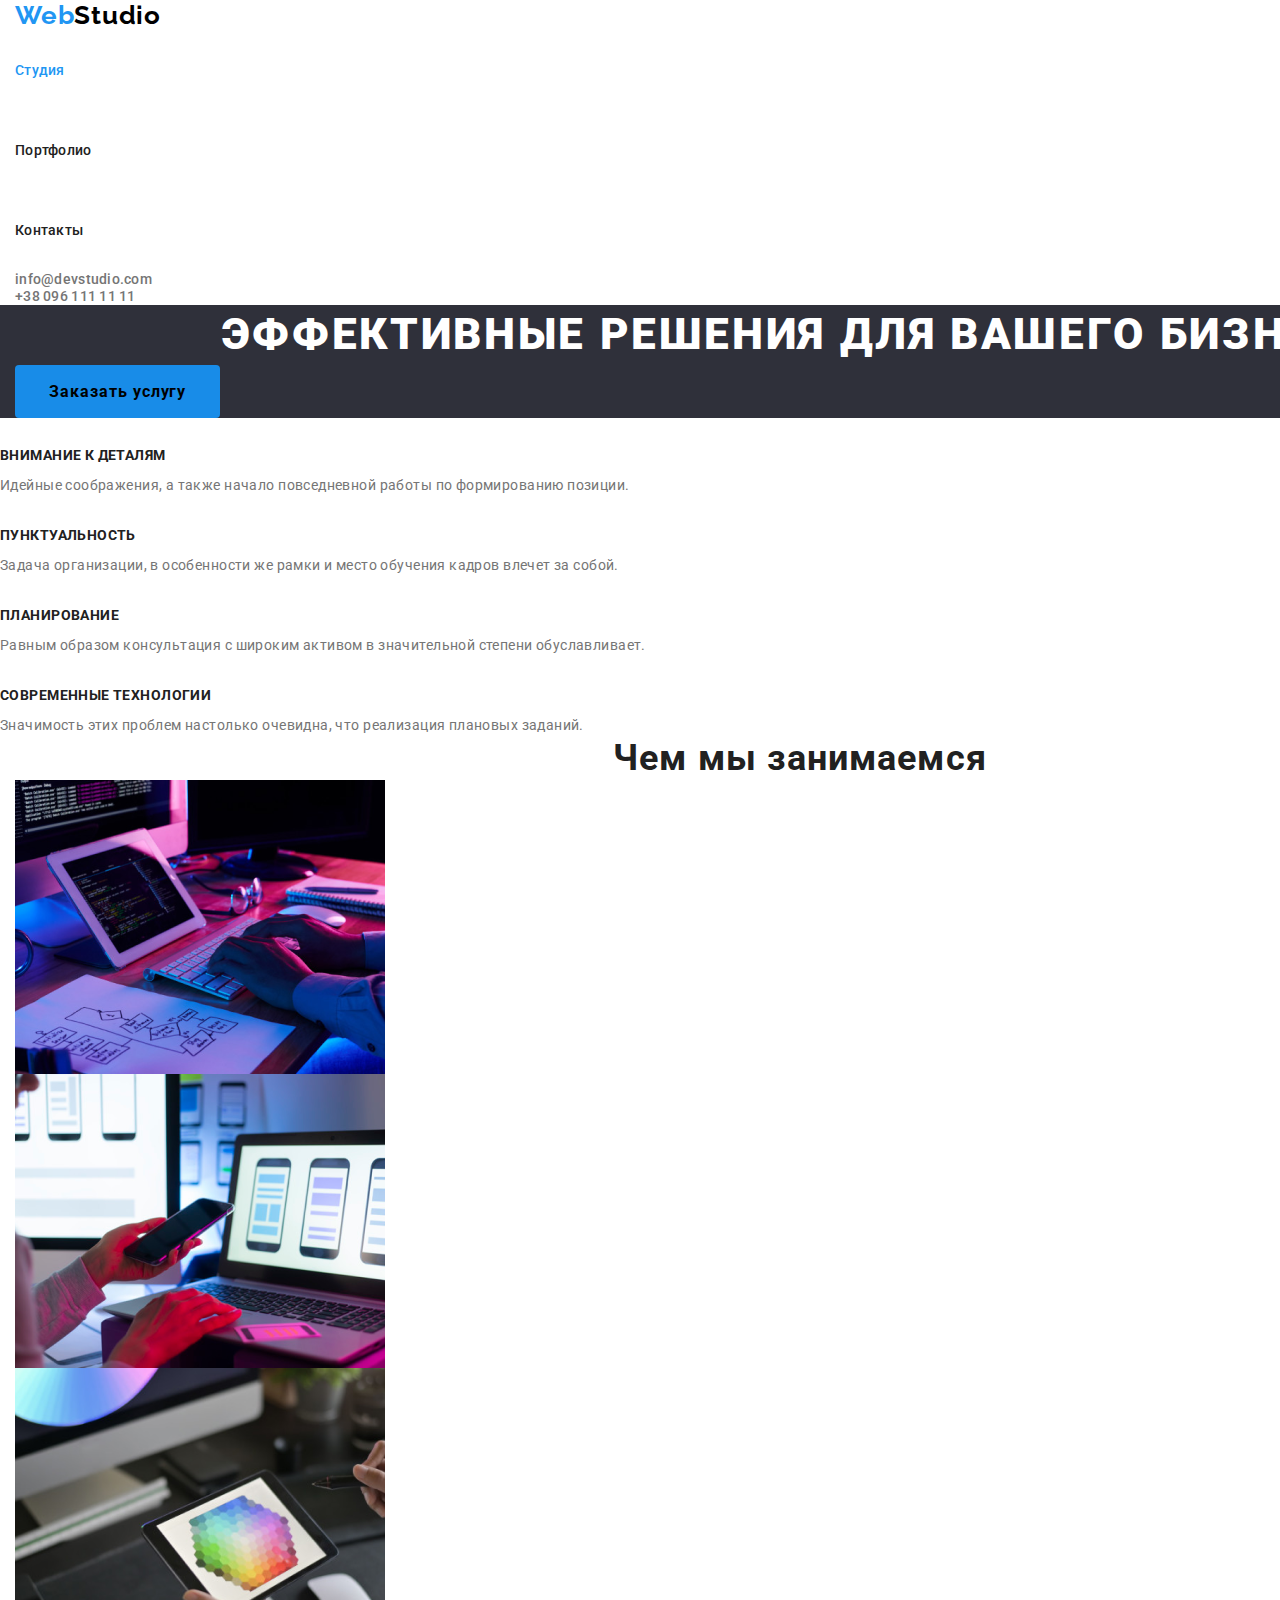
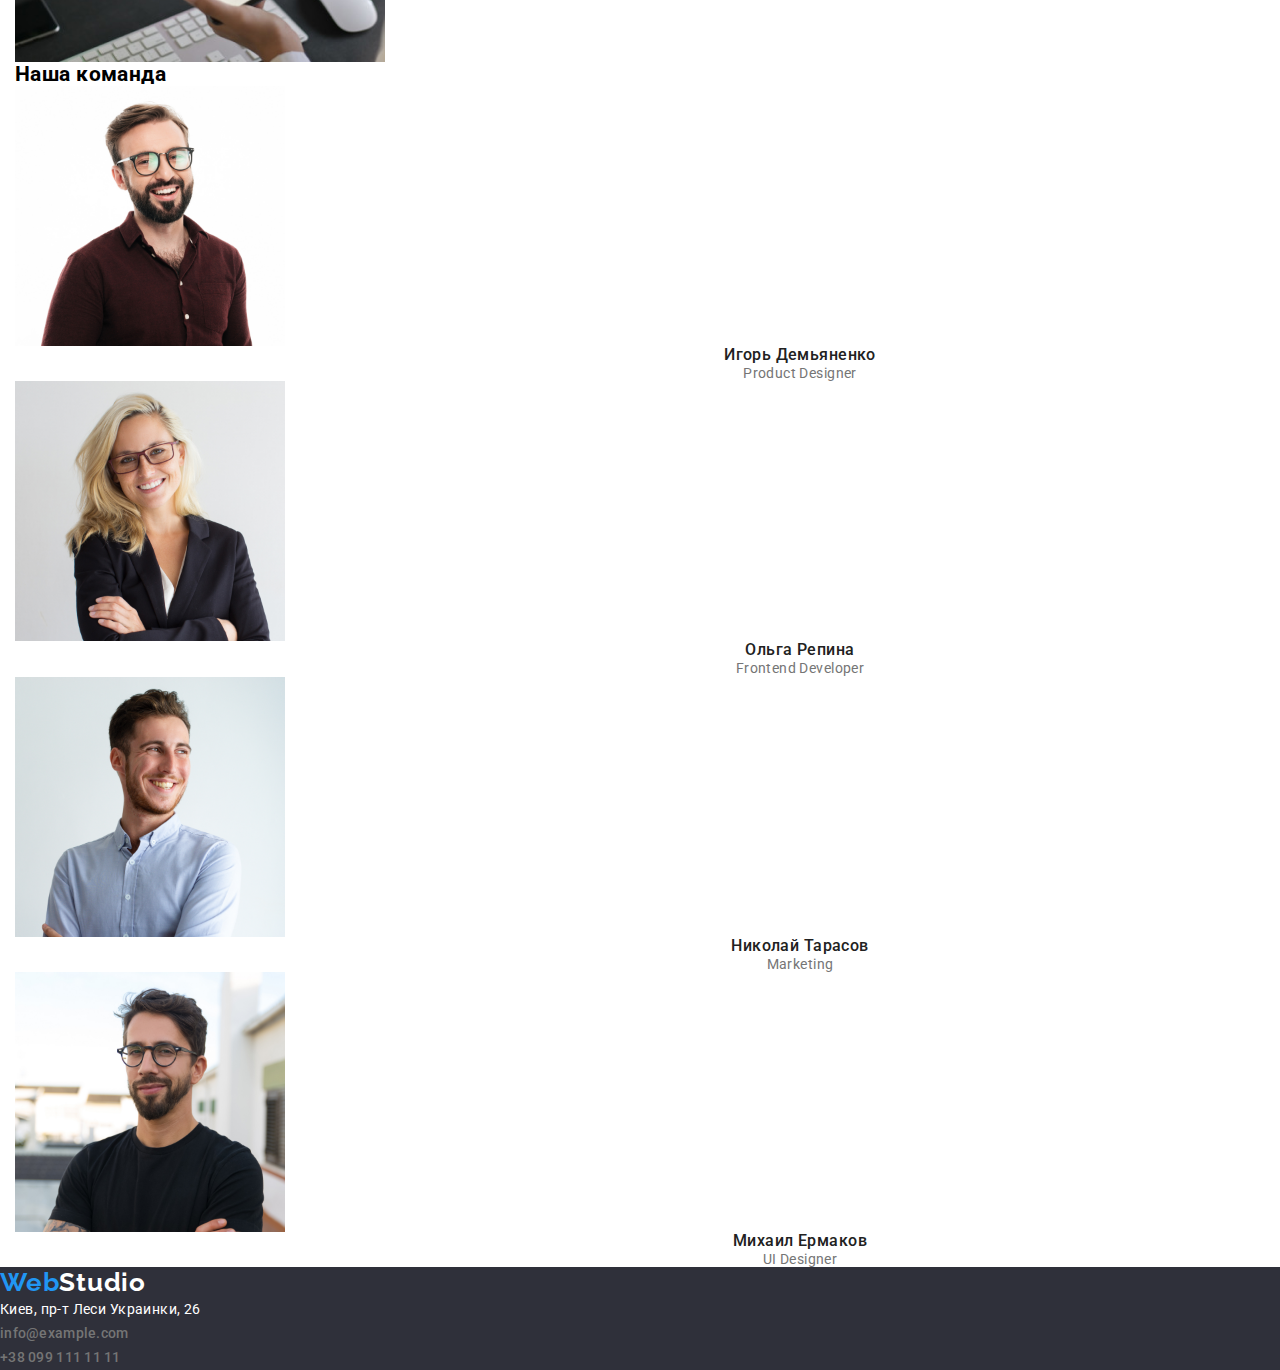
==== index.html @ 5ccfecf0 "створила дз3" ====
<!DOCTYPE html>
<html lang="ru">
<head>
    <meta charset="UTF-8">
    <meta http-equiv="X-UA-Compatible" content="IE=edge">
    <meta name="viewport" content="width=device-width, initial-scale=1.0">
    <title>ВебСтудио</title>
    <link rel="preconnect" href="https://fonts.googleapis.com">
<link rel="preconnect" href="https://fonts.gstatic.com" crossorigin>
<link href="https://fonts.googleapis.com/css2?family=Raleway:wght@700&family=Roboto:wght@400;500;700;900&display=swap" rel="stylesheet">
<link rel="stylesheet" href="https://cdn.jsdelivr.net/npm/modern-normalize@1.1.0/modern-normalize.min.css">
    <link rel="stylesheet" href="./css/styles.css">
</head>

<body>
    <!--HEADER-->
    <header class="page-header">
        <div class="container page-container">
            <nav class="page-nav">
                <a class="link logo" href="">
                    <span class="logo-up list ">Web</span><span class="logo-up-color current">Studio</span></a>
                <ul class="menu list">
                    <li class="menu-item">
                        <a class="menu-link current link" href="./index.html">Студия</a>
                    </li>
                    <li class="menu-item">
                        <a class=" menu-link link" href="./portfolio.html">Портфолио</a>
                    </li>
                    <li class="menu-item">
                        <a class=" menu-link link" href="">Контакты</a>
                    </li>
                </ul>
            </nav>
            <ul class="menu list">
                <li class="menu">
                    <a class="link contact-phone-number" href="mailto:info@devstudio.com">info@devstudio.com</a>
                </li>
                <li class="menu">
                    <a class="link contact-phone-number" href="tel:+380961111111">+38 096 111 11 11</a>
                </li>
            </ul>
        </div>
       
    
    </header>

    <main>

     <!--HERO-->

        <section class="hero">
            <div class="container">
                <h1 class="main-title">Эффективные решения для вашего бизнеса</h1>
                             <button class="modal-btn" type="button"> Заказать услугу</button>
            </div>
            </section>

    <!--DESCRIPTION-->
        <section class="description">

            <h2 hidden>Описание</h2>
            <ul class="list">
                <li class="list-title list">
            
                    <h3 class="desc">Внимание к деталям</h3>
                    <p class="desc-item">Идейные соображения, а также начало повседневной работы по формированию позиции.</p>
                </li>
                <li class="list-title list">
                    <h3 class="desc">Пунктуальность</h3>
                    <p class="desc-item">Задача организации, в особенности же рамки и место обучения кадров влечет за собой.</p>
                </li>
                <li class="list-title list">
                    <h3 class="desc">Планирование</h3>
                    <p class="desc-item">Равным образом консультация с широким активом в значительной степени обуславливает.</p>
                </li>
                <li class="list-title list">
                    <h3 class="desc">Современные технологии</h3>
                    <p class="desc-item">Значимость этих проблем настолько очевидна, что реализация плановых заданий.</p>
                </li>
            </ul>
    
        </section>
        
        <!--ABOUT-->
        <section class="work">
            <div class="container">
            <h2 class="section-title">Чем мы занимаемся</h2>
            <ul class="list foto-list">
                <li class="work-review">
                    <img src="./about/note.png" alt="руки печатают по клавиатуре" width="370" height="294">
                </li>
                <li class="work-review">
                    <img src="./about/note-hand.png" alt="в руках открытый ноутбук" width="370" height="294">
                </li>
                <li class="work-review">
                    <img src="./about/tablet.png" alt="в руках планшет" width="370" height="294">
                </li>
            </ul>
        </div>
        </section>

        <!--TEAM-->
        <section class="team">
            <div class="container">
            <h2  class="subtitle">Наша команда</h2>
            <ul class="list foto-list">
                <li class="foto-team">
                    <img src="./team/igor-demyanenko.jpg" alt="мужчина улыбается" width="270" height="260">
                    <div class="div-studio">
                    <h3 class="worker">Игорь Демьяненко</h3>
                    <p class="worker-item" lang="en">Product Designer</p>
                    </div>
                </li>
                <li>
                    <img src="./team/olga-repina.jpg" alt="женщина улыбается" width="270" height="260"> 
                    <h3 class="worker">Ольга Репина</h3>
                    <p class="worker-item" lang="en">Frontend Developer</p>
                </li>
                <li>
                    <img src="./team/nikolay-tarasov.jpg" alt="мужчина улыбается" width="270" height="260">
                    <h3 class="worker">Николай Тарасов</h3>
                    <p class="worker-item" lang="en">Marketing</p>
                </li>
                <li>
                    <img src="./team/mykhail-ermakov.jpg" alt="мужчина улыбается" width="270" height="260">
                    <h3 class="worker">Михаил Ермаков</h3>
                    <p class="worker-item" lang="en">UI Designer</p>
                </li>
            </ul>
            </div>
        </section>
    </main>
    <!--FOOTER-->
    <footer class="footer">
        <a class="link logo" href="">Web<span class="logo-color-footer">Studio</span></a>
        <address class="adress">
            <ul class="list">
                <li>
                    <a class="adress link" href="https://goo.gl/maps/P68njvsLRJaKCuCR6" target="_blank" rel="noopener noreferrer">Киев, пр-т Леси Украинки, 26</a>
                </li>
                <li>
                    <a class="link contact-phone-number" href="mailto:info@example.com">info@example.com</a>
                </li>
                <li>
                    <a class="link contact-phone-number" href="tel:+380991111111">+38 099 111 11 11</a>
                </li>
            </ul>
        </address>
        
    </footer>
</body>

</html>
---- css/styles.css ----
:root {
    --accent-color: #2196F3;
    --text-color: #212121;
    --whitey-color: #ffffff;
    --mail-color: #757575;
    --background-color: #2F303A;
    --desc-color: #F5F4FA;


    }
h1,
h2,
h3,
h4,
h5,
p {
    margin-top: 0;
    margin-bottom: 0;
}

ul,
ol {
    margin-top: 0;
    margin-bottom: 0;
    padding-left: 0;

}

img {
    display: block;
}

button {
    cursor: pointer;
}
.list {list-style: none;
}
.link {
text-decoration: none;
}


body {font-family: 'Roboto', sans-serif;
    background-color: var(--whitey-color);
    font-size: 14px;
    letter-spacing: 0.03em;
}


/* =======================================HEADER */
.container {
    width: 1600px;
    margin-left: auto;
    margin-right: auto;
    padding-left: 15px;
    padding-right: 15px;
}

.logo {
font-family: 'Raleway', sans-serif;
font-weight: 700;
font-size: 26px;
line-height: 1.19;
letter-spacing: 0.03em;
color: var(--accent-color);
}
.logo-up-color{
    color: #000000;
}



.menu-link {
    padding: 32px 0;
    display: block;
    font-style: normal;
font-weight: 500;
font-size: 14px;
line-height: 1.14;
letter-spacing: 0.02em;
color: var(--text-color)
}
.menu-link:hover,
.menu-link:focus {
color: var(--accent-color);
}
.menu-link.current {
    color: var(--accent-color)
}

.contact-phone-number{
font-weight: 500;
font-size: 14px;
line-height: 1.14;
letter-spacing: 0.02em;
color: var(--mail-color); 
}
.contact-phone-number:hover,
.contact-phone-number:focus {
color: var(--accent-color);
}

/*  =========================================HERO */

.hero{

background: var(--background-color);
}
.main-title{
font-weight: 900;
font-size: 44px;
line-height: 1.36;
text-align: center;
letter-spacing: 0.06em;
text-transform: uppercase;
color: var(--whitey-color);
}

.modal-btn{
    padding-top: 10px;
    padding-bottom: 10px;
    padding-left: 32px;
    padding-right: 32px;
    border-radius: 4px;
    font-family: inherit;
font-weight: 700;
font-size: 16px;
line-height: 1.87;
letter-spacing: 0.06em;
color: var(--whitey-color)
cursor: pointer;
background: #188ce8;
border-color: transparent;

}
.modal-btn:hover,
.modal-btn:focus {
background-color: var(--accent-color);
color: var(--whitey-color);
}

.modal-btn.current {
    color: var(--whitey-color);
    background-color: var(--accent-color)    
}

.modal-btn.active {
    background-color: var(--accent-color);
    color: var(--whitey-color);
}

.menu-item:not(:last-child) {
margin-right: 50px;
}

/* ================================DESCRIPTION*/
.desc{
    margin-top: 30px;
    margin-bottom: 10px;
font-size: 14px;
font-weight: 700;
line-height: 1.14;
letter-spacing: 0.03em;
text-transform: uppercase;
color: var(--text-color);
}

.desc-item {
font-size: 14px;
line-height: 1.71;
letter-spacing: 0.03em;
color: var(--mail-color);
}



/* ==================================ABOUT */
.section-title {
font-weight: 700;
font-size: 36px;
line-height: 1.16;
text-align: center;
letter-spacing: 0.03em;
color: var(--text-color);
}

/* ==================================TEAM */
.worker {
font-weight: 500;
font-size: 16px;
line-height: 1.18;
text-align: center;
color: var(--text-color);
}

.worker-item {
line-height: 1.18;
text-align: center;
letter-spacing: 0.03em;
color: var(--mail-color);

}

/* =================================FOOTER */
.footer {
background: var(--background-color);
}
.adress {
font-style: normal;
font-size: 14px;
line-height: 1.71;
letter-spacing: 0.03em;
color: var(--whitey-color);
}

.contact-link {
font-style: normal;
font-size: 14px;
line-height: 1.71;
letter-spacing: 0.03em;
color: rgba(255, 255, 255, 0.6);
}

/* ==========================PORTFOLIO */
.logo-color-footer {
color: var(--whitey-color);
}

.desc-list-portfolio{
font-weight: 500;
font-size: 16px;
line-height: 1.62;
text-align: center;
letter-spacing: 0.03em;
color: var(--text-color);
border-color:var(--desc-color) ;
}

.gallery-portfolio{
font-weight: 700;
font-size: 18px;
line-height: 2;
letter-spacing: 0.06em;
color: var(--text-color);
}

.portfolio-item{
line-height: 1.88;
letter-spacing: 0.03em;
color: var(--mail-color);
}
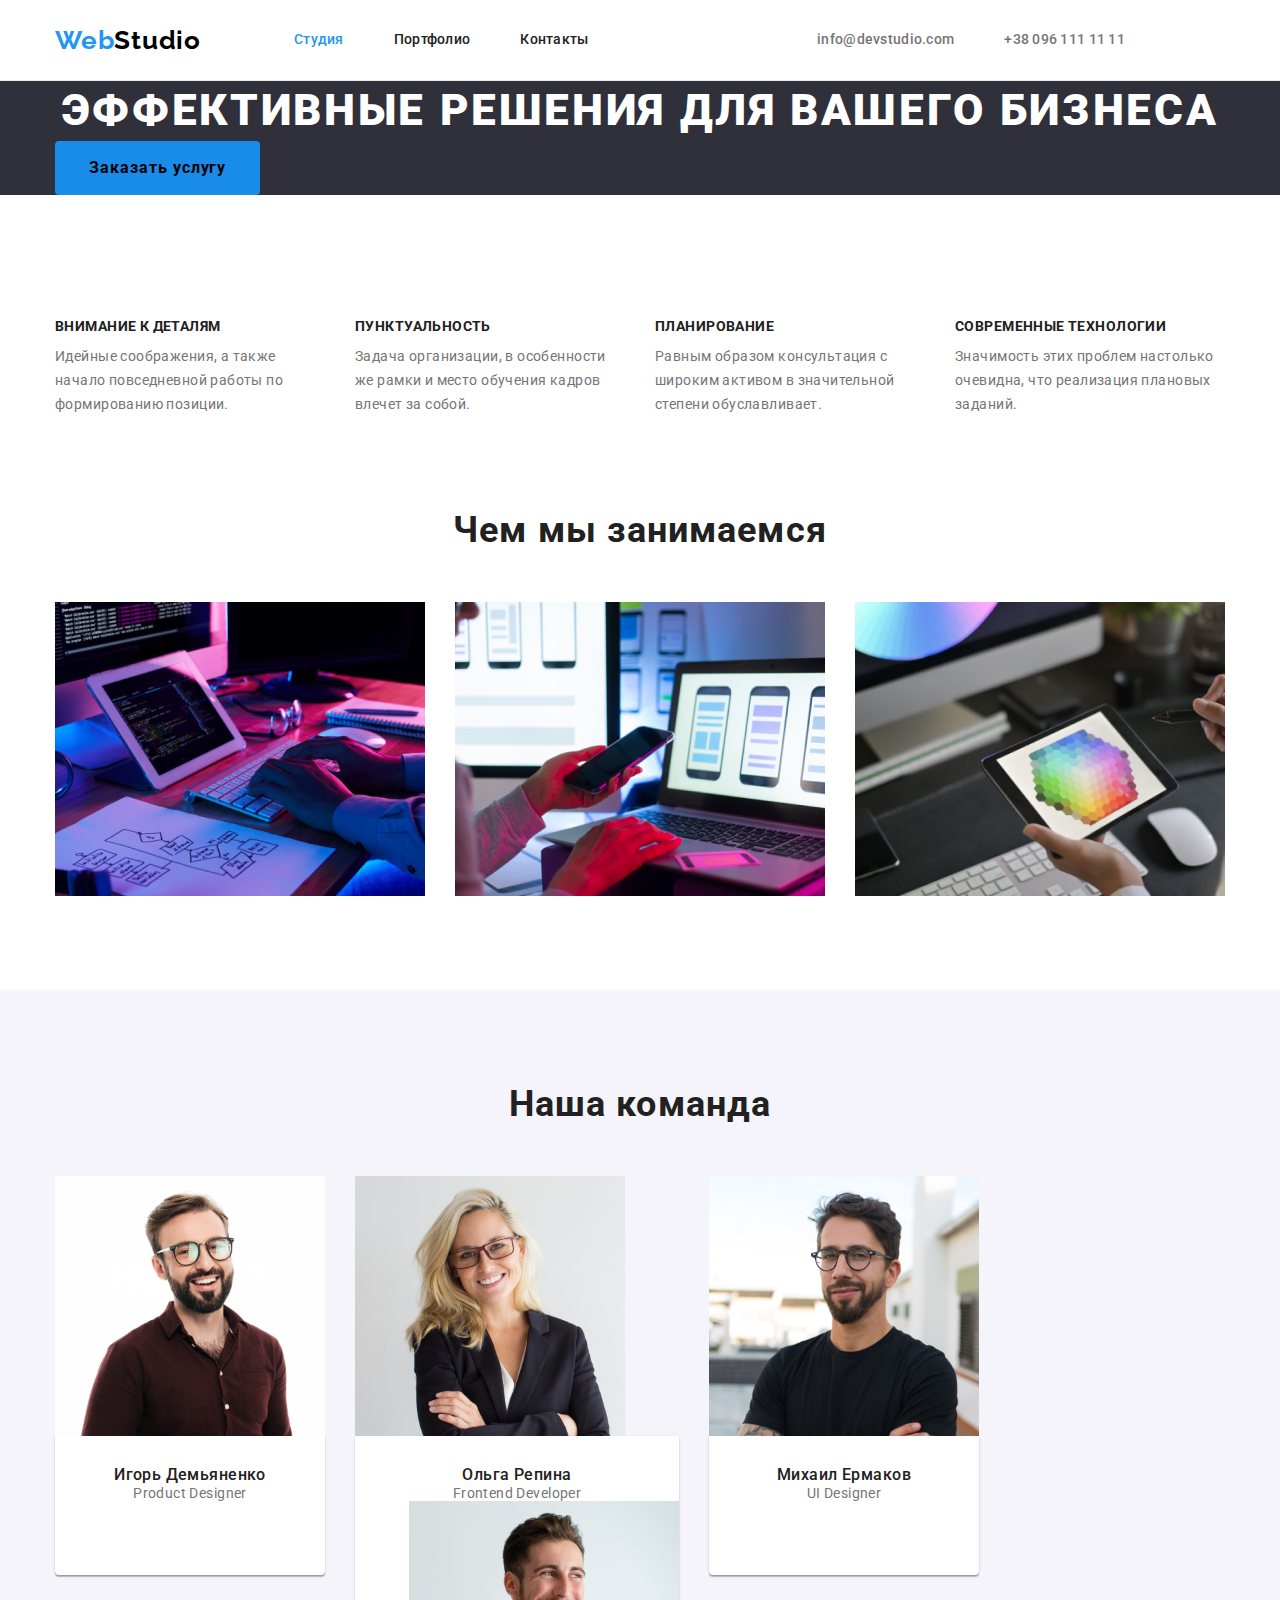
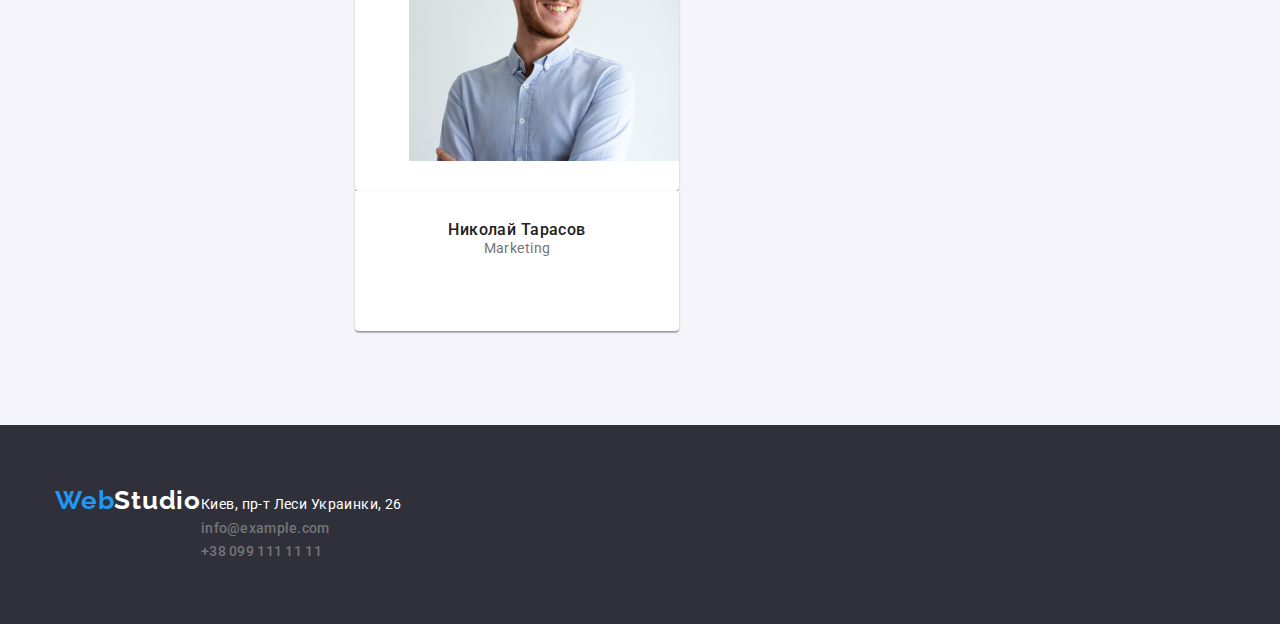
==== commit b24ccbf5: "дз 3 в допрацюванні" ====
--- a/index.html
+++ b/index.html
@@ -14,10 +14,11 @@
 
 <body>
     <!--HEADER-->
+    
     <header class="page-header">
         <div class="container page-container">
-            <nav class="page-nav">
-                <a class="link logo" href="">
+        <nav class="navigation">
+                <a class="link logo logo-tape" href="">
                     <span class="logo-up list ">Web</span><span class="logo-up-color current">Studio</span></a>
                 <ul class="menu list">
                     <li class="menu-item">
@@ -47,21 +48,19 @@
     <main>
 
      <!--HERO-->
-
         <section class="hero">
             <div class="container">
-                <h1 class="main-title">Эффективные решения для вашего бизнеса</h1>
+            <h1 class="main-title">Эффективные решения для вашего бизнеса</h1>
                              <button class="modal-btn" type="button"> Заказать услугу</button>
             </div>
             </section>
 
     <!--DESCRIPTION-->
         <section class="description">
-
-            <h2 hidden>Описание</h2>
-            <ul class="list">
-                <li class="list-title list">
-            
+            <div class="container">
+        <h2 hidden>Описание</h2>
+            <ul class="list summary-title">
+                <li class="list-title list-index list">
                     <h3 class="desc">Внимание к деталям</h3>
                     <p class="desc-item">Идейные соображения, а также начало повседневной работы по формированию позиции.</p>
                 </li>
@@ -78,6 +77,7 @@
                     <p class="desc-item">Значимость этих проблем настолько очевидна, что реализация плановых заданий.</p>
                 </li>
             </ul>
+        </div>
     
         </section>
         
@@ -106,46 +106,88 @@
             <ul class="list foto-list">
                 <li class="foto-team">
                     <img src="./team/igor-demyanenko.jpg" alt="мужчина улыбается" width="270" height="260">
+
                     <div class="div-studio">
                     <h3 class="worker">Игорь Демьяненко</h3>
                     <p class="worker-item" lang="en">Product Designer</p>
-                    </div>
-                </li>
-                <li>
-                    <img src="./team/olga-repina.jpg" alt="женщина улыбается" width="270" height="260"> 
-                    <h3 class="worker">Ольга Репина</h3>
-                    <p class="worker-item" lang="en">Frontend Developer</p>
-                </li>
-                <li>
-                    <img src="./team/nikolay-tarasov.jpg" alt="мужчина улыбается" width="270" height="260">
-                    <h3 class="worker">Николай Тарасов</h3>
-                    <p class="worker-item" lang="en">Marketing</p>
-                </li>
-                <li>
-                    <img src="./team/mykhail-ermakov.jpg" alt="мужчина улыбается" width="270" height="260">
-                    <h3 class="worker">Михаил Ермаков</h3>
-                    <p class="worker-item" lang="en">UI Designer</p>
-                </li>
+                    <ul class="social-list list">
+                    <li class="social-list-item">
+                    <a href="" class="social-list-link"></a>
+                    </li>
+
+                     <li class="social-list-item">
+                    <a href="" class="social-list-link"></a>
+                    </li> 
+                    
+                    <li class="social-list-item">
+                    <a href="" class="social-list-link"></a>
+                    </li>
+                  </ul>
+                  </div>
+                  </li>
+
+                <li class="foto-team">
+                <img src="./team/olga-repina.jpg" alt="женщина улыбается" width="270" height="260"> 
+                <div class="div-studio">
+                <h3 class="worker">Ольга Репина</h3>
+                <p class="worker-item" lang="en">Frontend Developer</p>
+                <ul class="social-list list">
+                 <li class="social-list-item">
+                    <a href="" class="social-list-link"></a>
+                    </li>
+
+                 <li class="foto-team">
+                
+                <img src="./team/nikolay-tarasov.jpg" alt="мужчина улыбается" width="270" height="260">
+                </ul>
+                </div>
+                <div class="div-studio">
+                <h3 class="worker">Николай Тарасов</h3>
+                <p class="worker-item" lang="en">Marketing</p>
+                <ul class="social-list list">
+                     <li class="social-list-item">
+                     <a href="" class="social-list-link"></a>
+                    </li>
+                    </ul>
+                </div>
+                
+
+                 <li class="foto-team">
+                <img src="./team/mykhail-ermakov.jpg" alt="мужчина улыбается" width="270" height="260">
+                <div class="div-studio">
+                <h3 class="worker">Михаил Ермаков</h3>
+                <p class="worker-item" lang="en">UI Designer</p>
+                <ul class="social-list list">
+                    <li class="social-list-item">
+                        <a href="" class="social-list-link"></a>
+                    </li>
+                    </ul>
+                </div>
+            
+        
             </ul>
             </div>
         </section>
     </main>
     <!--FOOTER-->
-    <footer class="footer">
+    <footer class=" color-back footer">
+        <div class="container dark">
+        
         <a class="link logo" href="">Web<span class="logo-color-footer">Studio</span></a>
         <address class="adress">
             <ul class="list">
-                <li>
+                <li class="account">
                     <a class="adress link" href="https://goo.gl/maps/P68njvsLRJaKCuCR6" target="_blank" rel="noopener noreferrer">Киев, пр-т Леси Украинки, 26</a>
                 </li>
-                <li>
+                <li class="account">
                     <a class="link contact-phone-number" href="mailto:info@example.com">info@example.com</a>
                 </li>
-                <li>
+                <li class="account">
                     <a class="link contact-phone-number" href="tel:+380991111111">+38 099 111 11 11</a>
                 </li>
             </ul>
         </address>
+        </div>
         
     </footer>
 </body>
--- a/css/styles.css
+++ b/css/styles.css
@@ -49,13 +49,30 @@
 
 /* =======================================HEADER */
 .container {
-    width: 1600px;
+    width: 1200px;
     margin-left: auto;
     margin-right: auto;
     padding-left: 15px;
     padding-right: 15px;
 }
 
+.page-container {
+display: flex;
+align-items: center;
+}
+
+.navigation {
+    display: flex;
+    align-items: center;
+}
+
+.menu {
+    display: flex;
+    align-items: center;
+    margin-left: auto;
+    margin-right: 50px;
+}
+
 .logo {
 font-family: 'Raleway', sans-serif;
 font-weight: 700;
@@ -66,6 +83,9 @@
 }
 .logo-up-color{
     color: #000000;
+}
+.logo-tape {
+    margin-right: 93px;
 }
 
 
@@ -153,7 +173,18 @@
 margin-right: 50px;
 }
 
+.page-header {
+    border-bottom: #ececec 1px solid;
+    background-position: center;
+    max-width: 1600px;
+}
+
 /* ================================DESCRIPTION*/
+.description {
+    padding: 94px 0;
+    
+}
+
 .desc{
     margin-top: 30px;
     margin-bottom: 10px;
@@ -166,25 +197,61 @@
 }
 
 .desc-item {
-font-size: 14px;
+width: 270px;
+font-style: normal;
+font-weight: 400;
 line-height: 1.71;
 letter-spacing: 0.03em;
-color: var(--mail-color);
-}
-
+color: var(--mail-color)
+}
+
+.list-title {
+  
+}
+
+.summary-title {
+    justify-content: center;
+    gap: 30px;
+    display: flex;
+}
+
+.list-index {
+    gap: 30px;
+    display: block;
+    justify-content: center;
+    align-items: center;
+}
 
 
 /* ==================================ABOUT */
 .section-title {
+    margin-bottom: 50px;
 font-weight: 700;
 font-size: 36px;
 line-height: 1.16;
-text-align: center;
-letter-spacing: 0.03em;
-color: var(--text-color);
+letter-spacing: 0.03em;
+color: var(--text-color);
+}
+
+.work {
+    text-align: center;
+    padding-bottom: 94px;
+}
+
+.foto-list {
+    display: flex;
+}
+
+.work-review:not(:last-child) {
+    margin-right: 30px;
 }
 
 /* ==================================TEAM */
+.team {
+    padding: 94px 0;
+    background-color: #F5F4FA;
+}
+
 .worker {
 font-weight: 500;
 font-size: 16px;
@@ -201,16 +268,88 @@
 
 }
 
+.subtitle {
+    margin-bottom: 50px;
+    font-weight: 700;
+    font-size: 36px;
+    line-height: 1.16;
+    letter-spacing: 0.03em;
+    color: var(--text-color);
+    text-align: center;
+}
+
+.foto-team:not(:last-child) {
+    margin-right: 30px;
+
+}
+
+.div-studio {
+    padding: 30px 0;
+    box-shadow: 
+    0px 1px 3px rgba(0, 0, 0, 0.12),
+    0px 1px 1px rgba(0, 0, 0, 0.14),
+    0px 2px 1px rgba(0, 0, 0, 0.2);
+    border-radius: 
+    0px 0px 4px 4px;
+    background-color: var(--whitey-color)
+}
+
+.social-list-item
+
+.foto-team:not(:last-child) {
+    margin-right: 30px;
+}
+
+.social-list {
+    display: flex;
+    justify-content: center;
+    gap: 10px;
+}
+
+.social-list-link {
+    display: inline-block;
+    height: 44px;
+    width: 44px;
+    background-size: contain;
+    display: flex;
+    justify-content: center;
+    align-items: center;
+    border-radius: 50%;
+    background-color: var(--whitey-color)
+}
+.social-list-link:hover,
+.social-list-link:focus {
+    color: var(--whitey-color);
+    border-color: var(--accent-color);
+}
+
 /* =================================FOOTER */
 .footer {
 background: var(--background-color);
 }
+
+.color-back {
+    box-sizing: border-box;
+    background: var(--background-color);
+    padding-top: 60px;
+    padding-bottom: 60px;
+}
+
+.dark {
+    display: flex;
+    align-items: baseline;
+}
+
 .adress {
 font-style: normal;
-font-size: 14px;
-line-height: 1.71;
+font-weight: 400;
+line-height: 1.7;
 letter-spacing: 0.03em;
 color: var(--whitey-color);
+}
+
+.account {
+    gap: 9px;
 }
 
 .contact-link {
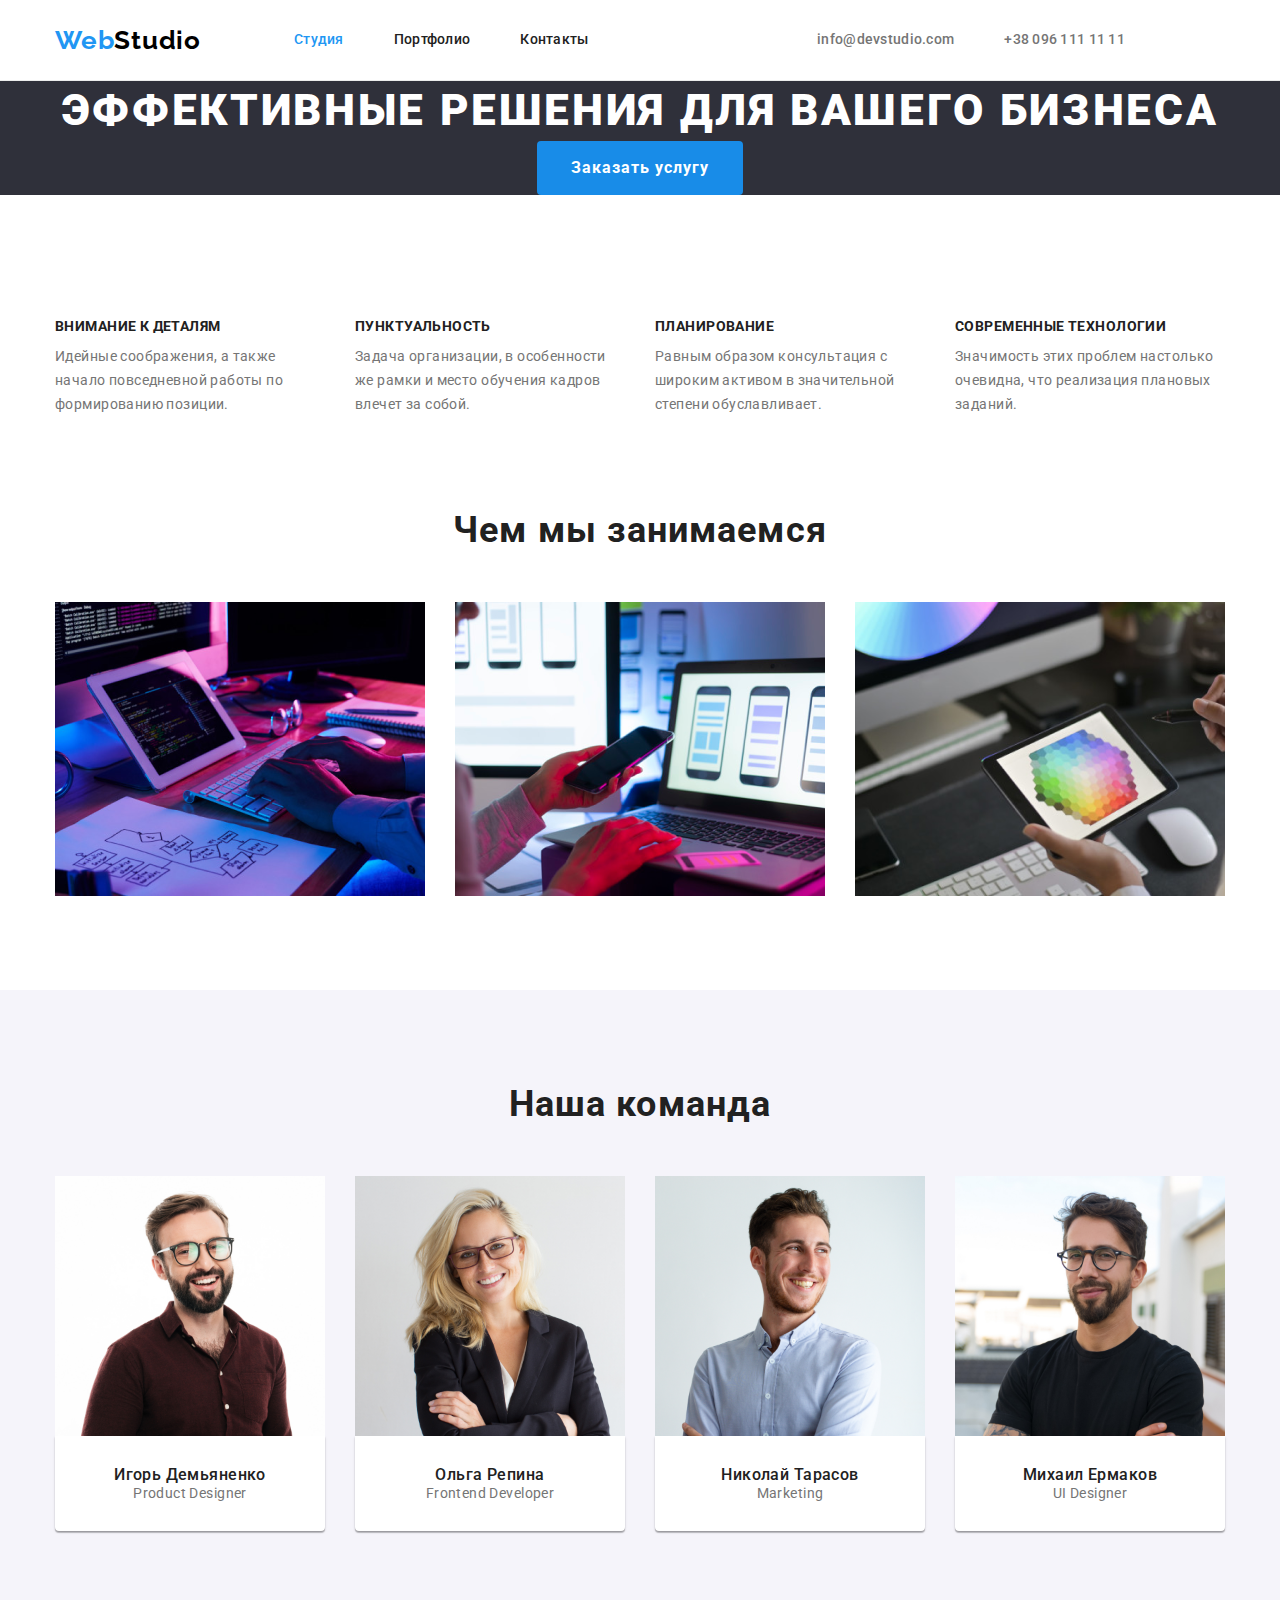
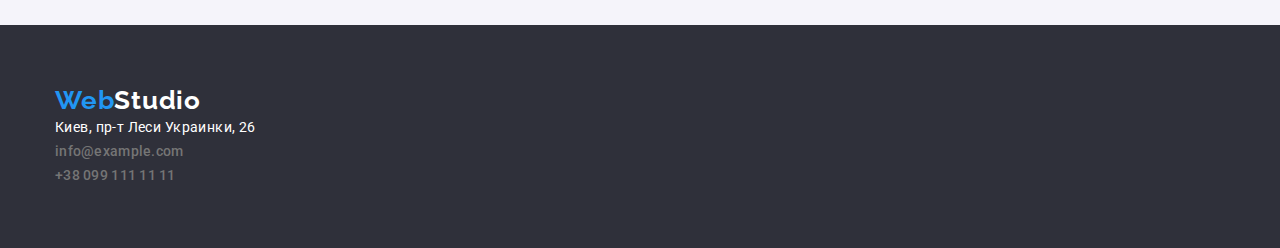
==== commit 1f160bdb: "виконане дз 3" ====
--- a/index.html
+++ b/index.html
@@ -104,90 +104,68 @@
             <div class="container">
             <h2  class="subtitle">Наша команда</h2>
             <ul class="list foto-list">
+
                 <li class="foto-team">
                     <img src="./team/igor-demyanenko.jpg" alt="мужчина улыбается" width="270" height="260">
-
                     <div class="div-studio">
                     <h3 class="worker">Игорь Демьяненко</h3>
                     <p class="worker-item" lang="en">Product Designer</p>
-                    <ul class="social-list list">
-                    <li class="social-list-item">
-                    <a href="" class="social-list-link"></a>
+                    </div>
                     </li>
 
-                     <li class="social-list-item">
-                    <a href="" class="social-list-link"></a>
-                    </li> 
-                    
-                    <li class="social-list-item">
-                    <a href="" class="social-list-link"></a>
-                    </li>
-                  </ul>
+                   
+                <li class="foto-team">
+                 <img src="./team/olga-repina.jpg" alt="женщина улыбается" width="270" height="260"> 
+                 <div class="div-studio">
+                 <h3 class="worker">Ольга Репина</h3>
+                 <p class="worker-item" lang="en">Frontend Developer</p>
+                </div>
+                </li>
+                
+
+               <li class="foto-team"> 
+                  <img src="./team/nikolay-tarasov.jpg" alt="мужчина улыбается" width="270" height="260">
+                  <div class="div-studio">
+                  <h3 class="worker">Николай Тарасов</h3>
+                  <p class="worker-item" lang="en">Marketing</p>
                   </div>
                   </li>
+               
+                
 
                 <li class="foto-team">
-                <img src="./team/olga-repina.jpg" alt="женщина улыбается" width="270" height="260"> 
-                <div class="div-studio">
-                <h3 class="worker">Ольга Репина</h3>
-                <p class="worker-item" lang="en">Frontend Developer</p>
-                <ul class="social-list list">
-                 <li class="social-list-item">
-                    <a href="" class="social-list-link"></a>
-                    </li>
-
-                 <li class="foto-team">
+                  <img src="./team/mykhail-ermakov.jpg" alt="мужчина улыбается" width="270" height="260">
+                  <div class="div-studio">
+                  <h3 class="worker">Михаил Ермаков</h3>
+                  <p class="worker-item" lang="en">UI Designer</p>
+                  </div>
+                  </li>
                 
-                <img src="./team/nikolay-tarasov.jpg" alt="мужчина улыбается" width="270" height="260">
-                </ul>
-                </div>
-                <div class="div-studio">
-                <h3 class="worker">Николай Тарасов</h3>
-                <p class="worker-item" lang="en">Marketing</p>
-                <ul class="social-list list">
-                     <li class="social-list-item">
-                     <a href="" class="social-list-link"></a>
-                    </li>
-                    </ul>
-                </div>
-                
-
-                 <li class="foto-team">
-                <img src="./team/mykhail-ermakov.jpg" alt="мужчина улыбается" width="270" height="260">
-                <div class="div-studio">
-                <h3 class="worker">Михаил Ермаков</h3>
-                <p class="worker-item" lang="en">UI Designer</p>
-                <ul class="social-list list">
-                    <li class="social-list-item">
-                        <a href="" class="social-list-link"></a>
-                    </li>
-                    </ul>
-                </div>
+             </ul>
+            </div>
             
-        
-            </ul>
-            </div>
         </section>
     </main>
     <!--FOOTER-->
     <footer class=" color-back footer">
         <div class="container dark">
-        
-        <a class="link logo" href="">Web<span class="logo-color-footer">Studio</span></a>
-        <address class="adress">
-            <ul class="list">
-                <li class="account">
-                    <a class="adress link" href="https://goo.gl/maps/P68njvsLRJaKCuCR6" target="_blank" rel="noopener noreferrer">Киев, пр-т Леси Украинки, 26</a>
-                </li>
-                <li class="account">
-                    <a class="link contact-phone-number" href="mailto:info@example.com">info@example.com</a>
-                </li>
-                <li class="account">
-                    <a class="link contact-phone-number" href="tel:+380991111111">+38 099 111 11 11</a>
-                </li>
-            </ul>
-        </address>
+            <div>
+             <a class="link logo" href="">Web<span class="logo-color-footer">Studio</span></a>
+            <address class="adress">
+         <ul class="list">
+            <li class="account">
+             <a class="adress link" href="https://goo.gl/maps/P68njvsLRJaKCuCR6" target="_blank" rel="noopener noreferrer">Киев, пр-т Леси Украинки, 26</a>
+            </li>
+            <li class="account">
+             <a class="link contact-phone-number" href="mailto:info@example.com">info@example.com</a>
+            </li>
+            <li class="account">
+             <a class="link contact-phone-number" href="tel:+380991111111">+38 099 111 11 11</a>
+            </li>
+        </ul>
+            </address>
         </div>
+            </div>
         
     </footer>
 </body>
--- a/css/styles.css
+++ b/css/styles.css
@@ -147,17 +147,23 @@
 font-size: 16px;
 line-height: 1.87;
 letter-spacing: 0.06em;
-color: var(--whitey-color)
+color: var(--whitey-color);
 cursor: pointer;
 background: #188ce8;
 border-color: transparent;
-
-}
-.modal-btn:hover,
+margin-right: auto;
+margin-left: auto;
+display: block;
+
+}
+.modal-btn:hover{
+    background-color: var(--accent-color);
+}
 .modal-btn:focus {
-background-color: var(--accent-color);
-color: var(--whitey-color);
-}
+background-color: #188CE8;
+
+}
+
 
 .modal-btn.current {
     color: var(--whitey-color);
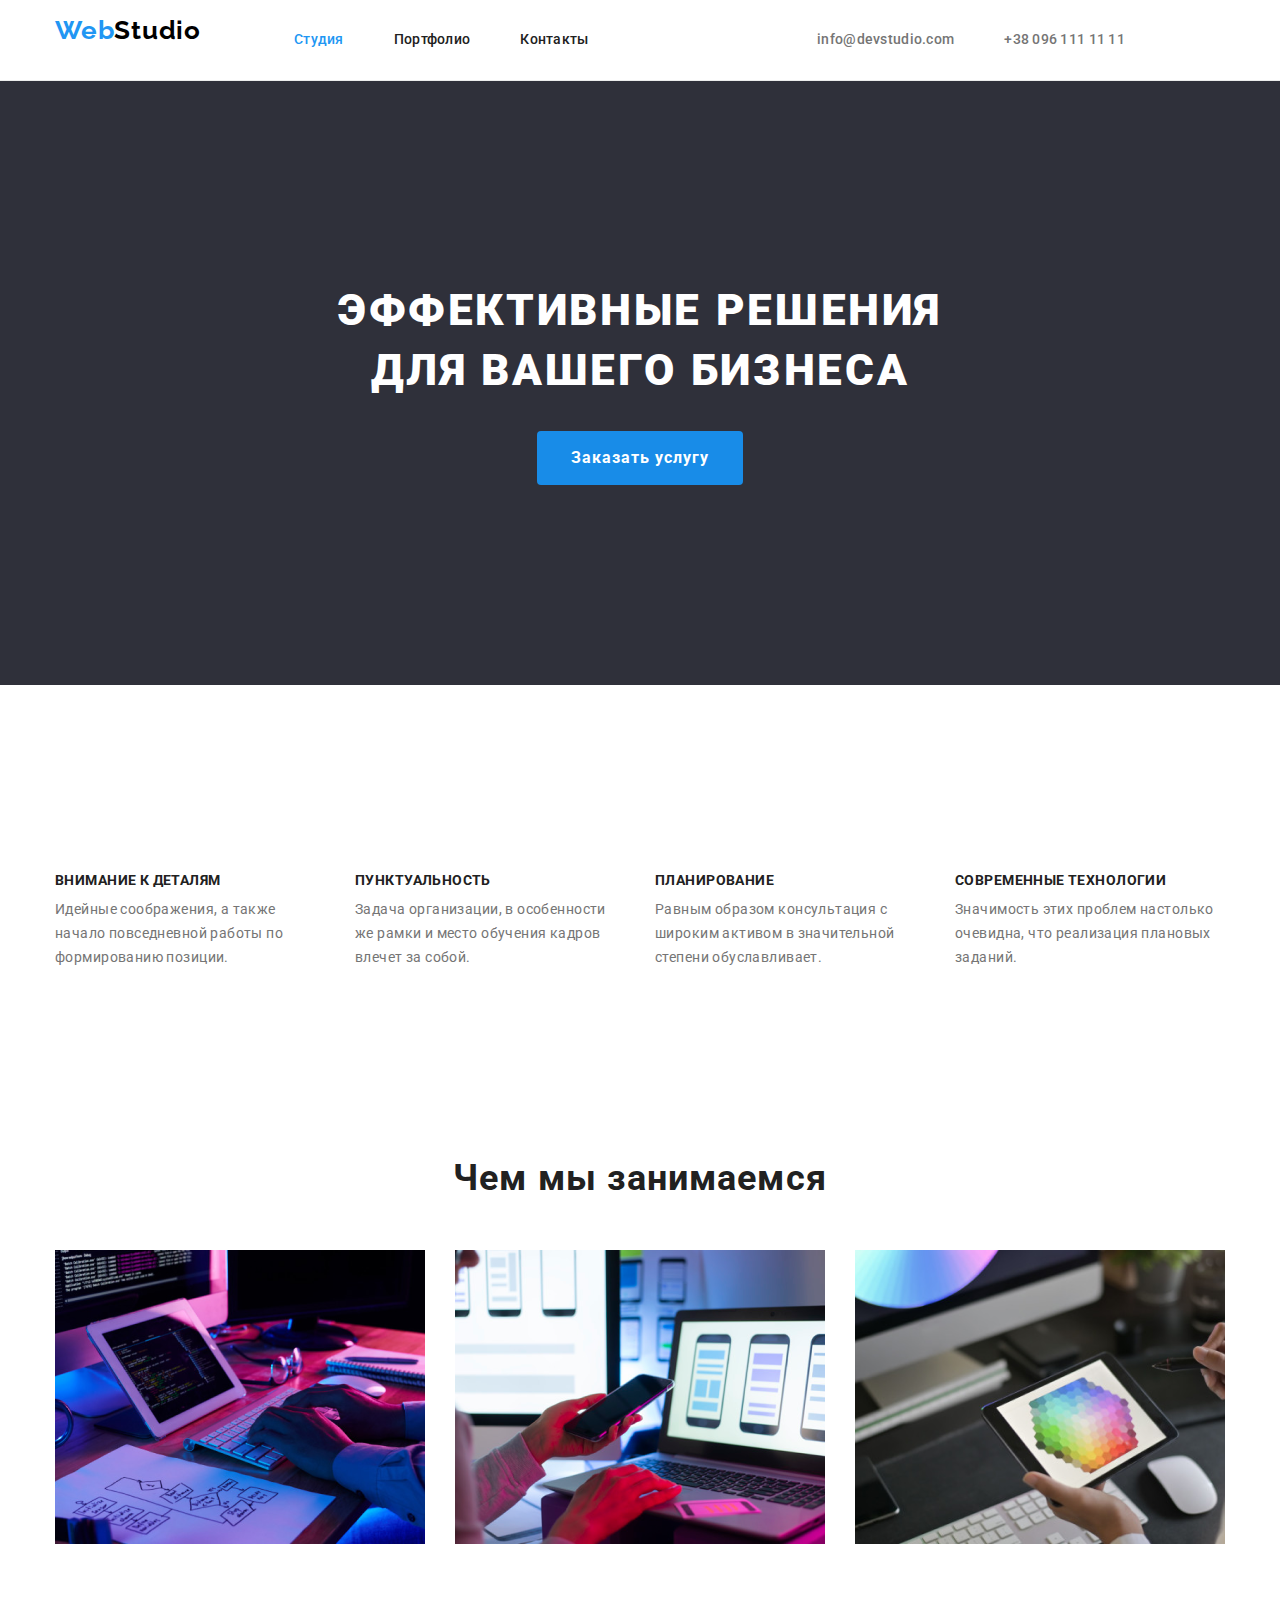
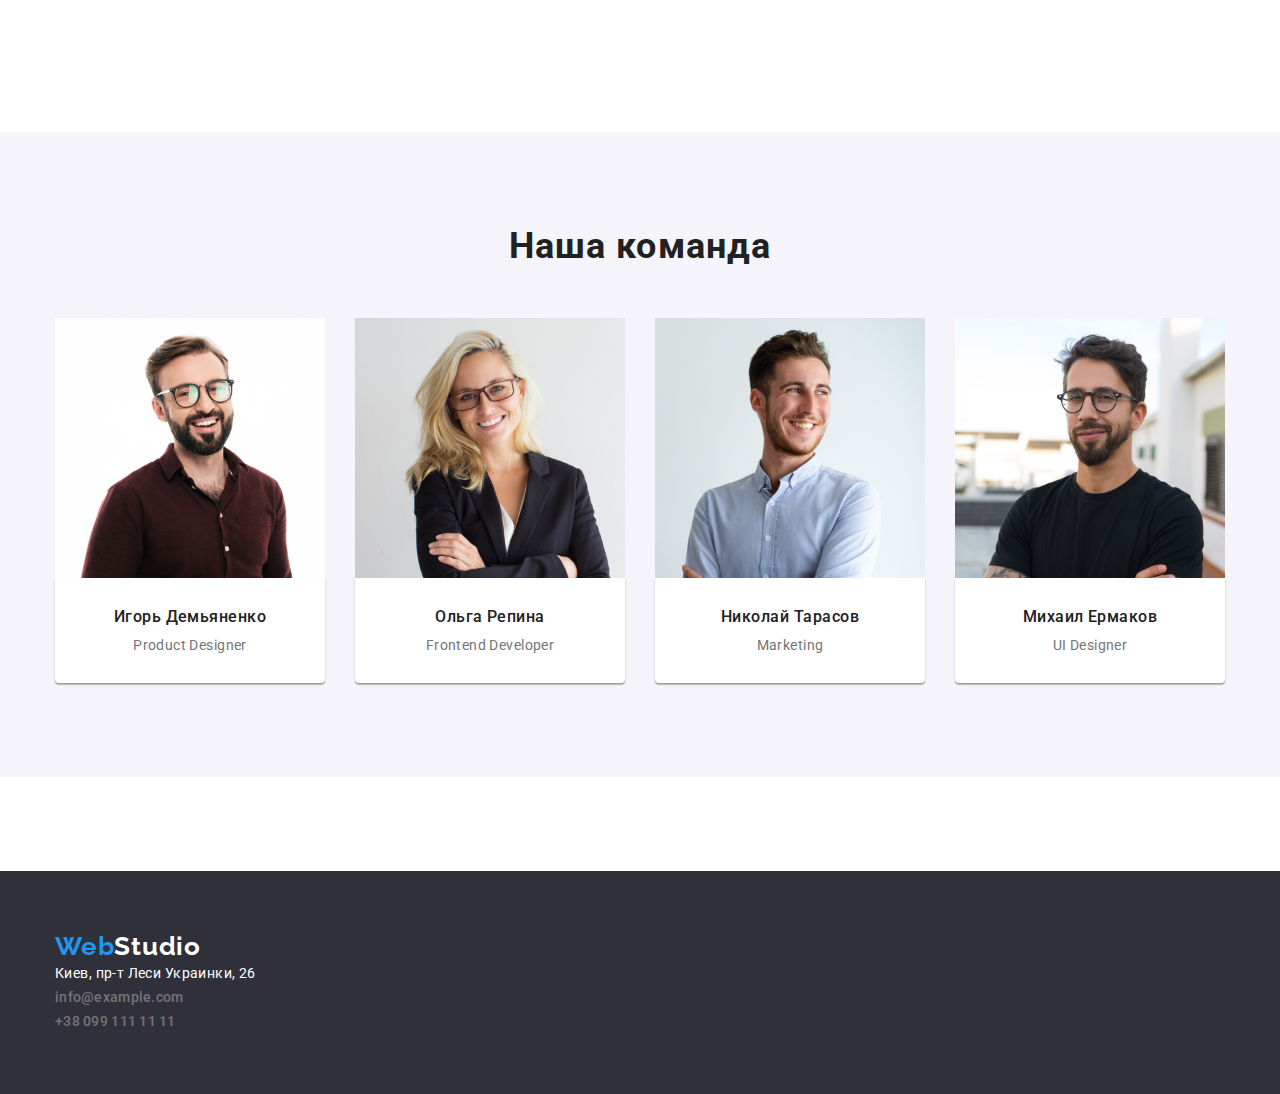
==== commit 3444f461: "допрацювання дз 3" ====
--- a/index.html
+++ b/index.html
@@ -56,7 +56,7 @@
             </section>
 
     <!--DESCRIPTION-->
-        <section class="description">
+        <section class="description section">
             <div class="container">
         <h2 hidden>Описание</h2>
             <ul class="list summary-title">
@@ -82,7 +82,7 @@
         </section>
         
         <!--ABOUT-->
-        <section class="work">
+        <section class="work section">
             <div class="container">
             <h2 class="section-title">Чем мы занимаемся</h2>
             <ul class="list foto-list">
@@ -100,7 +100,7 @@
         </section>
 
         <!--TEAM-->
-        <section class="team">
+        <section class="team section">
             <div class="container">
             <h2  class="subtitle">Наша команда</h2>
             <ul class="list foto-list">
@@ -148,7 +148,7 @@
     </main>
     <!--FOOTER-->
     <footer class=" color-back footer">
-        <div class="container dark">
+        <div class="container">
             <div>
              <a class="link logo" href="">Web<span class="logo-color-footer">Studio</span></a>
             <address class="adress">
@@ -159,7 +159,7 @@
             <li class="account">
              <a class="link contact-phone-number" href="mailto:info@example.com">info@example.com</a>
             </li>
-            <li class="account">
+            <li>
              <a class="link contact-phone-number" href="tel:+380991111111">+38 099 111 11 11</a>
             </li>
         </ul>
--- a/css/styles.css
+++ b/css/styles.css
@@ -46,6 +46,11 @@
     letter-spacing: 0.03em;
 }
 
+.section{
+    margin-top: 94px;
+    margin-bottom: 94px;
+}
+
 
 /* =======================================HEADER */
 .container {
@@ -74,6 +79,7 @@
 }
 
 .logo {
+    margin-bottom: 20px;
 font-family: 'Raleway', sans-serif;
 font-weight: 700;
 font-size: 26px;
@@ -123,10 +129,15 @@
 /*  =========================================HERO */
 
 .hero{
-
 background: var(--background-color);
-}
+padding: 200px 0;
+}
+
 .main-title{
+    margin-bottom: 30px;
+    width: 696px;
+    margin-left: auto;
+    margin-right: auto;
 font-weight: 900;
 font-size: 44px;
 line-height: 1.36;
@@ -181,8 +192,7 @@
 
 .page-header {
     border-bottom: #ececec 1px solid;
-    background-position: center;
-    max-width: 1600px;
+    
 }
 
 /* ================================DESCRIPTION*/
@@ -192,7 +202,6 @@
 }
 
 .desc{
-    margin-top: 30px;
     margin-bottom: 10px;
 font-size: 14px;
 font-weight: 700;
@@ -242,6 +251,7 @@
 .work {
     text-align: center;
     padding-bottom: 94px;
+    padding-top: 0;
 }
 
 .foto-list {
@@ -259,9 +269,11 @@
 }
 
 .worker {
+    margin-bottom: 10px;
 font-weight: 500;
 font-size: 16px;
 line-height: 1.18;
+letter-spacing: 0.03em;
 text-align: center;
 color: var(--text-color);
 }
@@ -341,10 +353,6 @@
     padding-bottom: 60px;
 }
 
-.dark {
-    display: flex;
-    align-items: baseline;
-}
 
 .adress {
 font-style: normal;
@@ -395,3 +403,53 @@
 color: var(--mail-color);
 }
 
+.work-portfolio {
+    padding: 94px 0;
+}
+
+.btn-knob{
+    display: flex;
+justify-content: center;
+gap: 8px;
+}
+
+.div-portfolio {
+    background-color: var(--whitey-color);
+    border: 1px solid #eeeeee;
+    padding-top: 20px;
+    padding-bottom: 20px;
+    padding-left: 24px;
+    padding-right: 24px;}
+
+.portfolio-btn{
+    padding-top: 6px;
+    padding-bottom: 6px;
+padding-left: 22px;
+padding-right: 22px;
+border-radius: 4px;
+font-family: 'Roboto', sans-serif;
+font-weight: 500;
+font-size: 16px;
+line-height: 1.6;
+text-align: center;
+letter-spacing: 0.03em;
+cursor: pointer;
+border-color: transparent;
+}
+
+.port:hover,
+.port:focus {
+    color: var(--whitey-color);
+    background-color: var(--accent-color)
+}
+.card-set{
+    display: flex;
+    flex-wrap: wrap;
+    gap: 30px;
+}
+
+.bbtn{
+    color: var(--whitey-color);
+    background-color:var(--accent-color);
+    border-color: transparent;
+}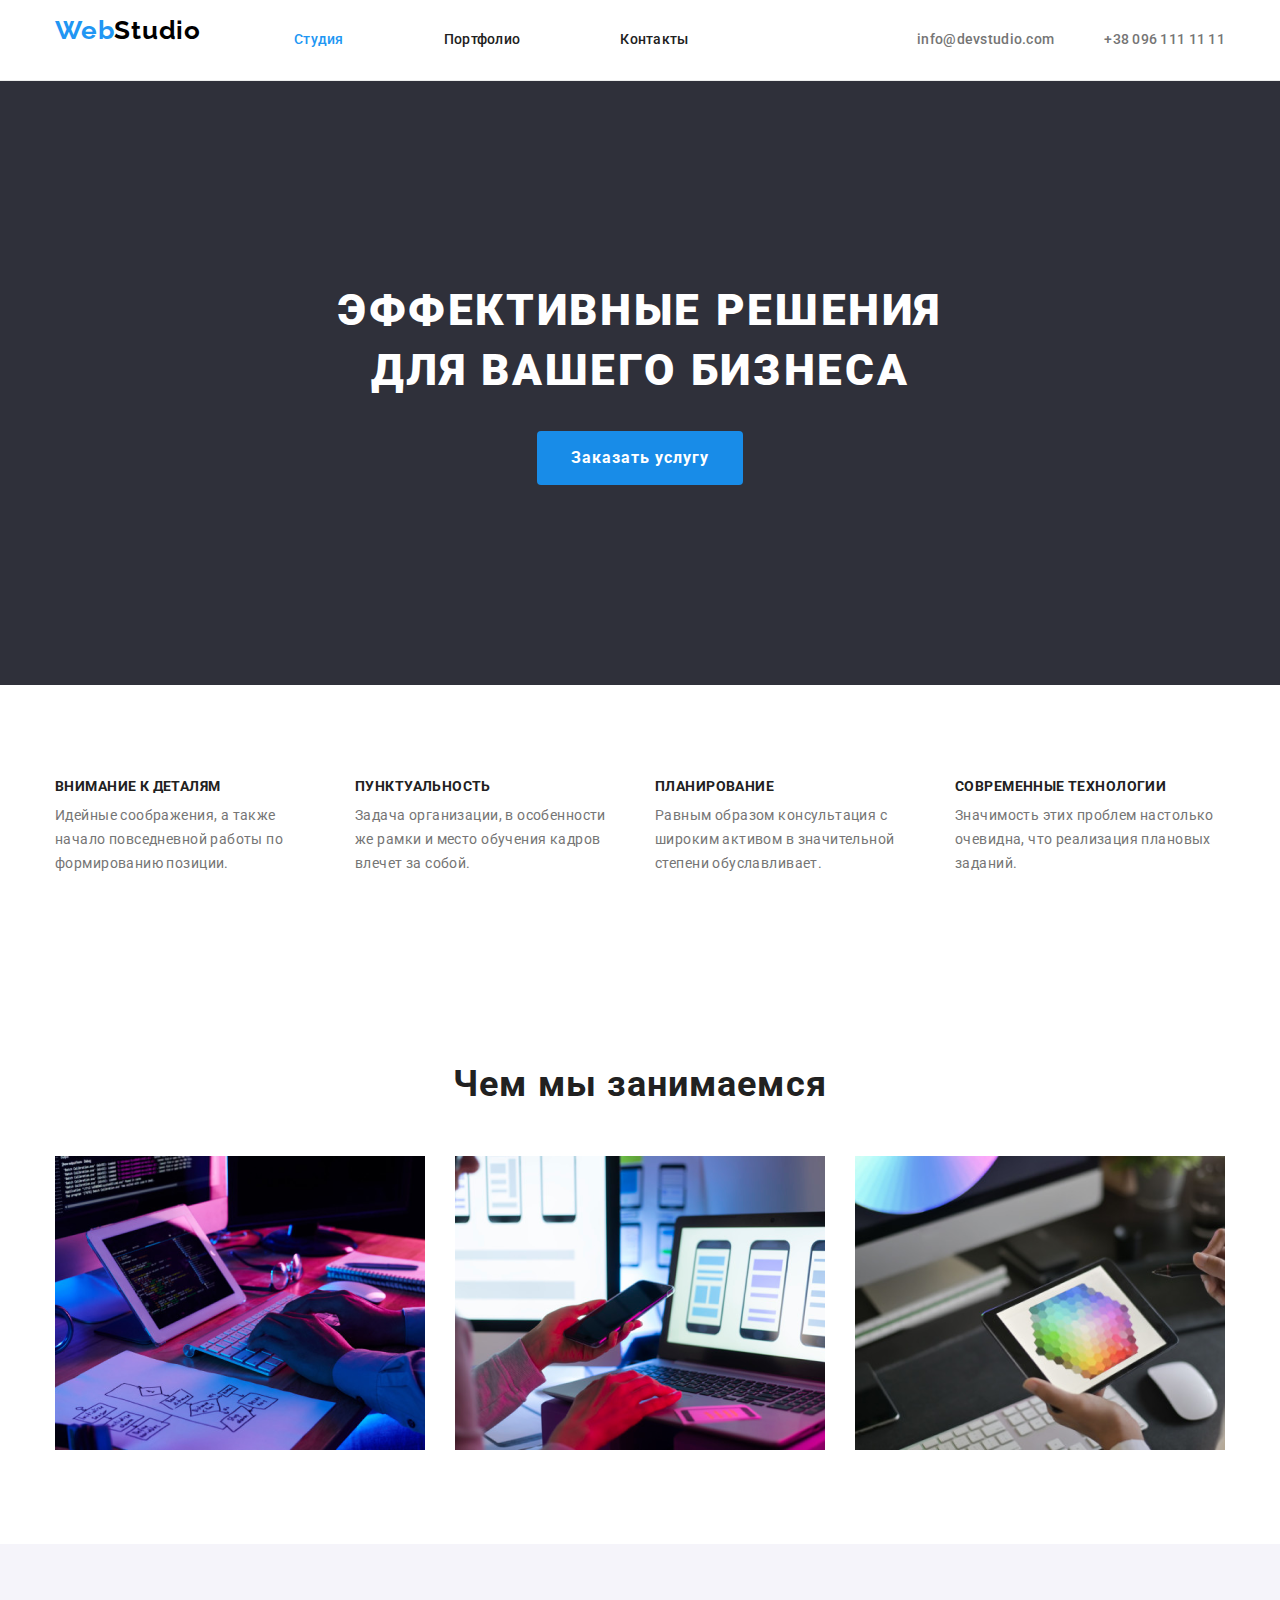
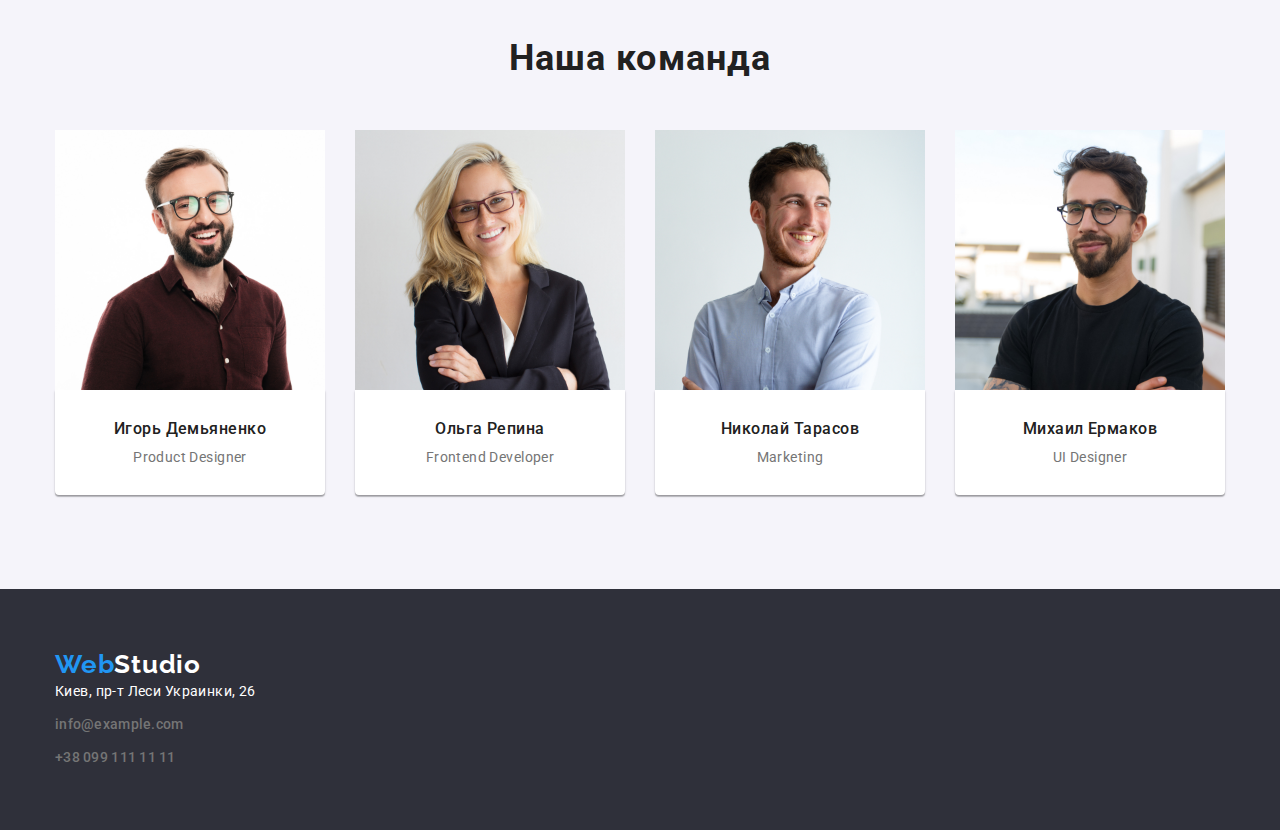
==== commit 3f4e3f5f: "дз 3 допрацювання1" ====
--- a/index.html
+++ b/index.html
@@ -48,7 +48,7 @@
     <main>
 
      <!--HERO-->
-        <section class="hero">
+        <section class="hero section">
             <div class="container">
             <h1 class="main-title">Эффективные решения для вашего бизнеса</h1>
                              <button class="modal-btn" type="button"> Заказать услугу</button>
@@ -56,7 +56,7 @@
             </section>
 
     <!--DESCRIPTION-->
-        <section class="description section">
+        <section class="section">
             <div class="container">
         <h2 hidden>Описание</h2>
             <ul class="list summary-title">
--- a/css/styles.css
+++ b/css/styles.css
@@ -47,8 +47,8 @@
 }
 
 .section{
-    margin-top: 94px;
-    margin-bottom: 94px;
+    padding-top: 94px;
+    padding-bottom: 94px;
 }
 
 
@@ -75,7 +75,7 @@
     display: flex;
     align-items: center;
     margin-left: auto;
-    margin-right: 50px;
+    gap: 50px;
 }
 
 .logo {
@@ -196,10 +196,7 @@
 }
 
 /* ================================DESCRIPTION*/
-.description {
-    padding: 94px 0;
-    
-}
+
 
 .desc{
     margin-bottom: 10px;
@@ -250,8 +247,7 @@
 
 .work {
     text-align: center;
-    padding-bottom: 94px;
-    padding-top: 0;
+    
 }
 
 .foto-list {
@@ -347,7 +343,6 @@
 }
 
 .color-back {
-    box-sizing: border-box;
     background: var(--background-color);
     padding-top: 60px;
     padding-bottom: 60px;
@@ -363,7 +358,7 @@
 }
 
 .account {
-    gap: 9px;
+   margin-bottom: 9px;
 }
 
 .contact-link {
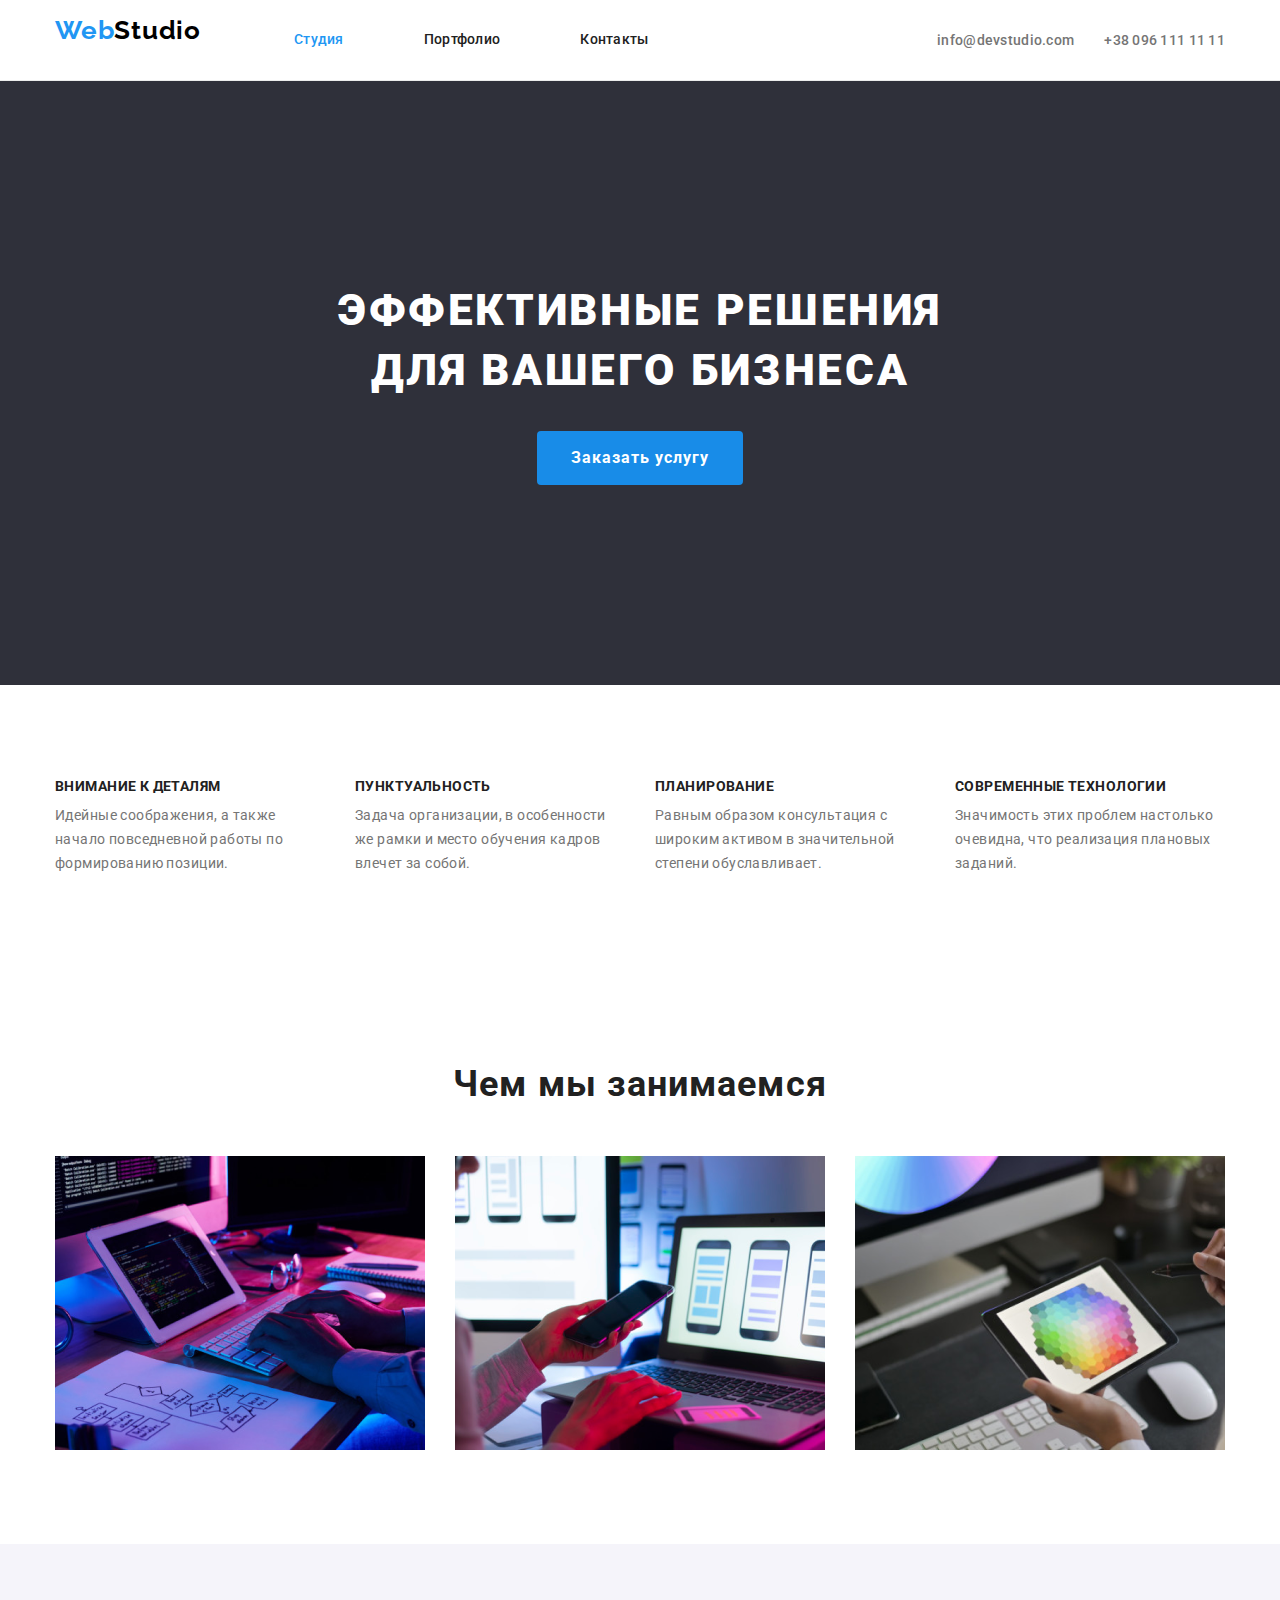
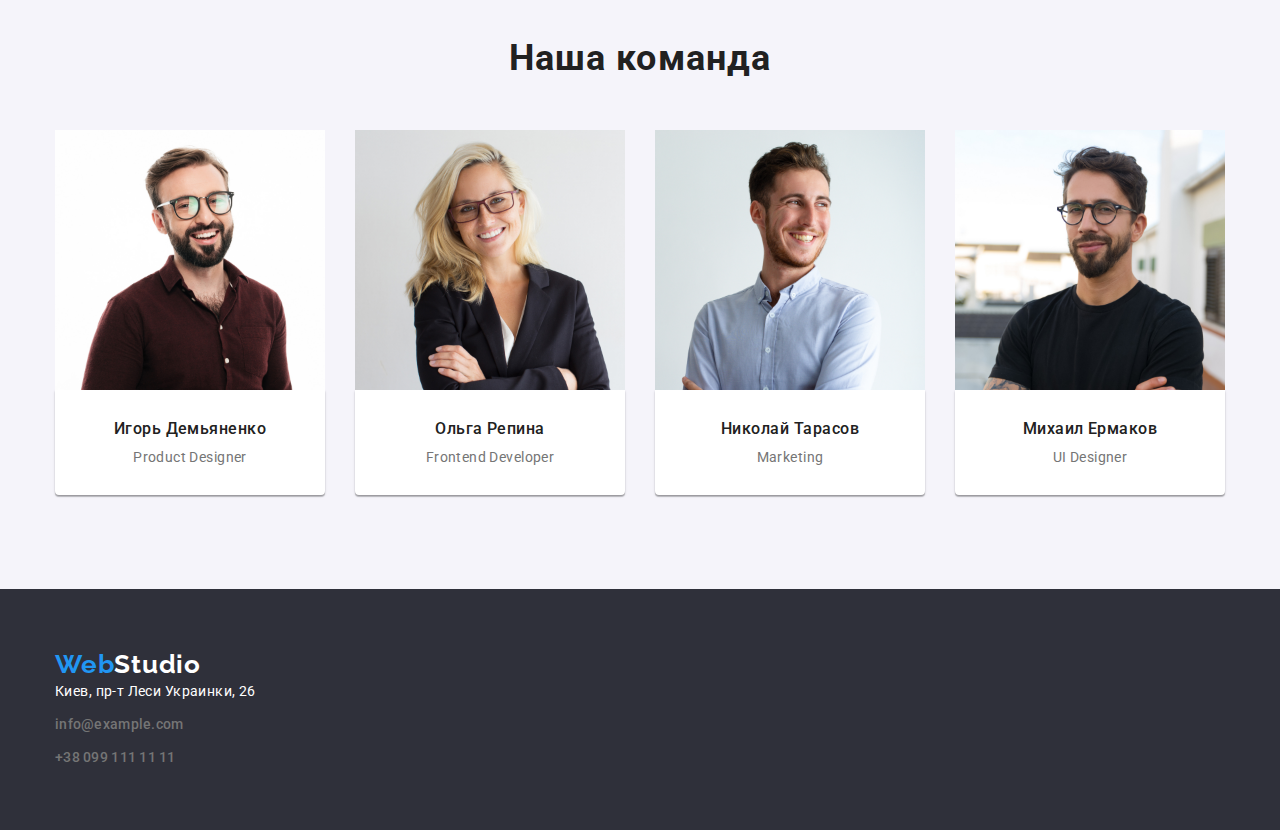
==== commit 249d5896: "виконане дз3" ====
--- a/index.html
+++ b/index.html
@@ -33,10 +33,10 @@
                 </ul>
             </nav>
             <ul class="menu list">
-                <li class="menu">
+                <li>
                     <a class="link contact-phone-number" href="mailto:info@devstudio.com">info@devstudio.com</a>
                 </li>
-                <li class="menu">
+                <li>
                     <a class="link contact-phone-number" href="tel:+380961111111">+38 096 111 11 11</a>
                 </li>
             </ul>
@@ -58,7 +58,7 @@
     <!--DESCRIPTION-->
         <section class="section">
             <div class="container">
-        <h2 hidden>Описание</h2>
+        <h2 class="visually-hidden">Описание</h2>
             <ul class="list summary-title">
                 <li class="list-title list-index list">
                     <h3 class="desc">Внимание к деталям</h3>
--- a/css/styles.css
+++ b/css/styles.css
@@ -51,6 +51,19 @@
     padding-bottom: 94px;
 }
 
+.visually-hidden {
+    position: absolute;
+      white-space: nowrap;
+      width: 1px;
+      height: 1px;
+      overflow: hidden;
+      border: 0;
+      padding: 0;
+      clip: rect(0 0 0 0);
+      clip-path: inset(50%);
+      margin: -1px;
+  }
+
 
 /* =======================================HEADER */
 .container {
@@ -75,9 +88,30 @@
     display: flex;
     align-items: center;
     margin-left: auto;
-    gap: 50px;
-}
-
+    gap: 30px;
+}
+
+.menu-contact {
+    display: flex;
+    align-items: center;
+    margin-left: auto;
+    gap: 30px;
+}
+
+.portfolio-list{
+    display: flex;
+    flex-wrap: wrap;
+    align-items: center;
+    margin-left: -30px;
+    margin-top: -30px;
+}
+
+.portfolio-item{
+    flex-basis: calc(100%/3 -30px);
+    margin-left: 30px;
+    margin-top: 30px;
+
+}
 .logo {
     margin-bottom: 20px;
 font-family: 'Raleway', sans-serif;
@@ -392,7 +426,7 @@
 color: var(--text-color);
 }
 
-.portfolio-item{
+.story{
 line-height: 1.88;
 letter-spacing: 0.03em;
 color: var(--mail-color);
@@ -414,7 +448,9 @@
     padding-top: 20px;
     padding-bottom: 20px;
     padding-left: 24px;
-    padding-right: 24px;}
+    padding-right: 24px;
+border-top: none;
+}
 
 .portfolio-btn{
     padding-top: 6px;
@@ -430,6 +466,7 @@
 letter-spacing: 0.03em;
 cursor: pointer;
 border-color: transparent;
+margin-bottom: 50px;
 }
 
 .port:hover,
